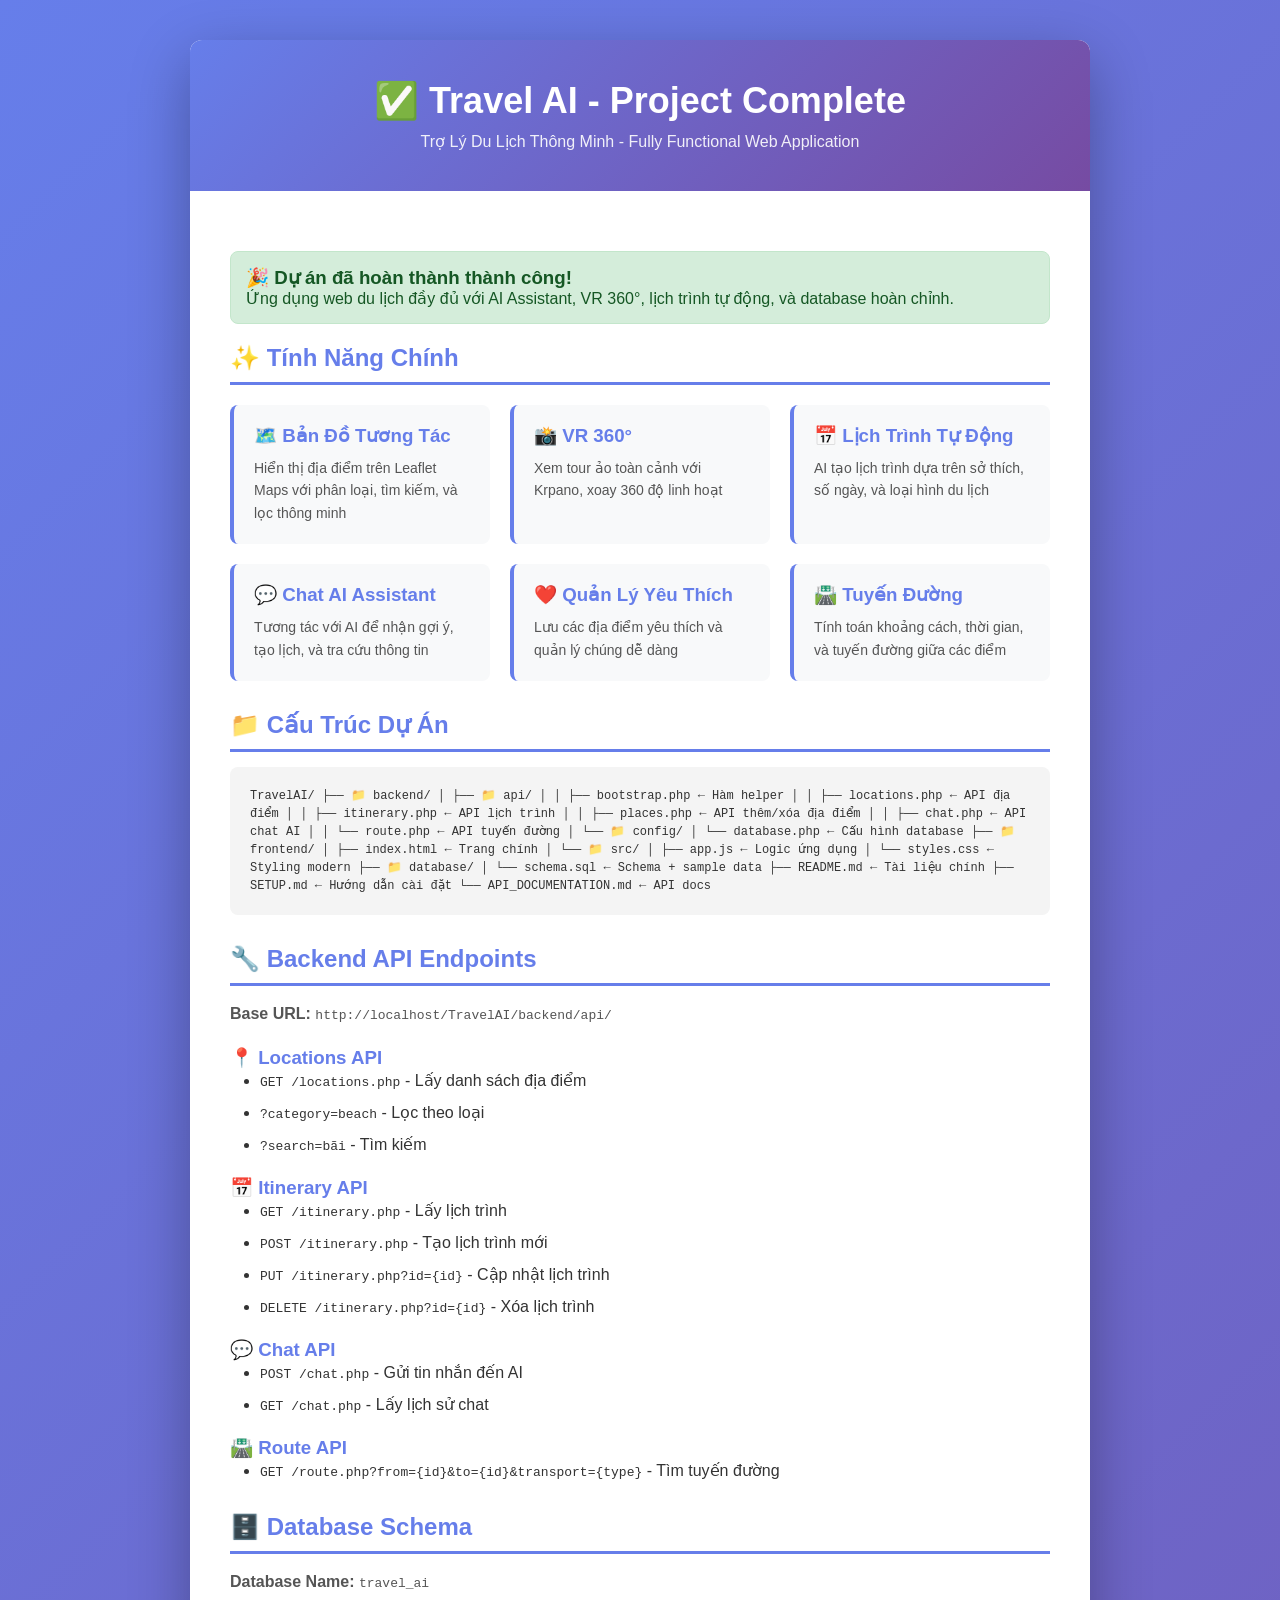
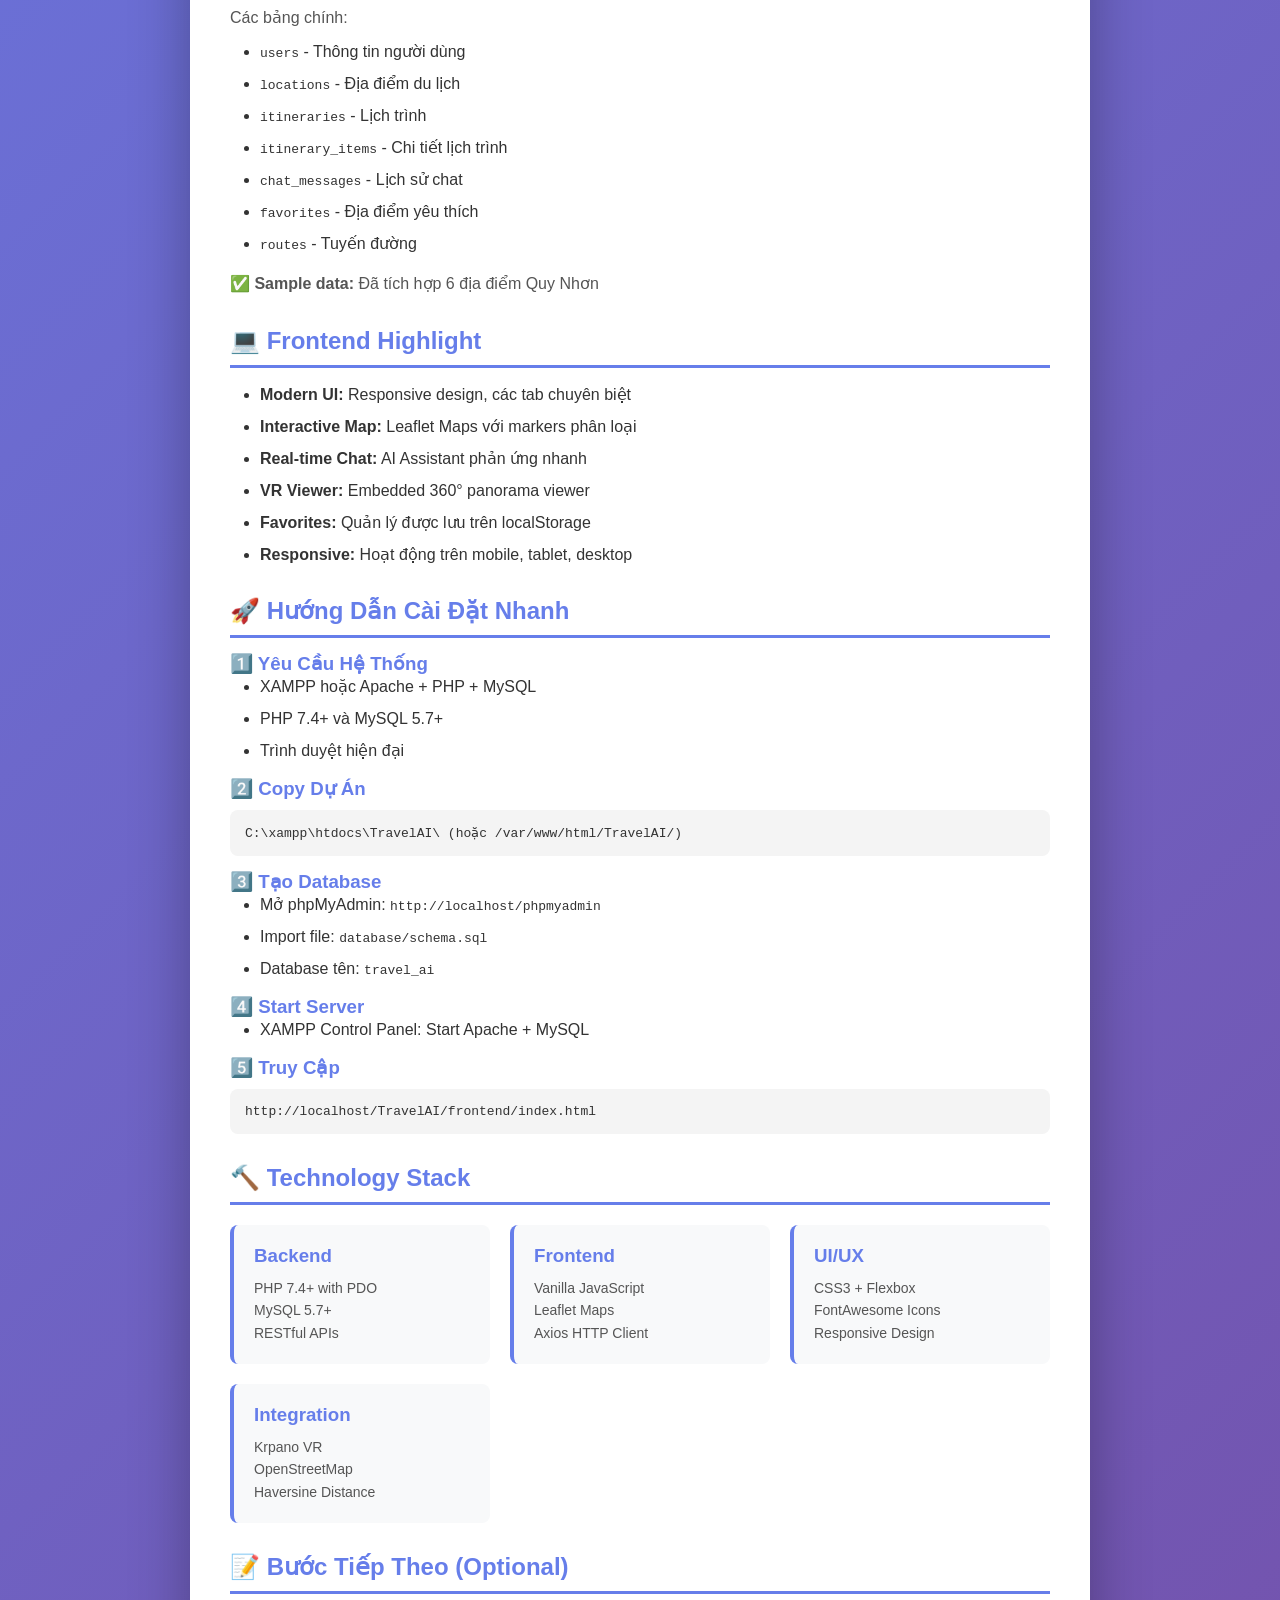
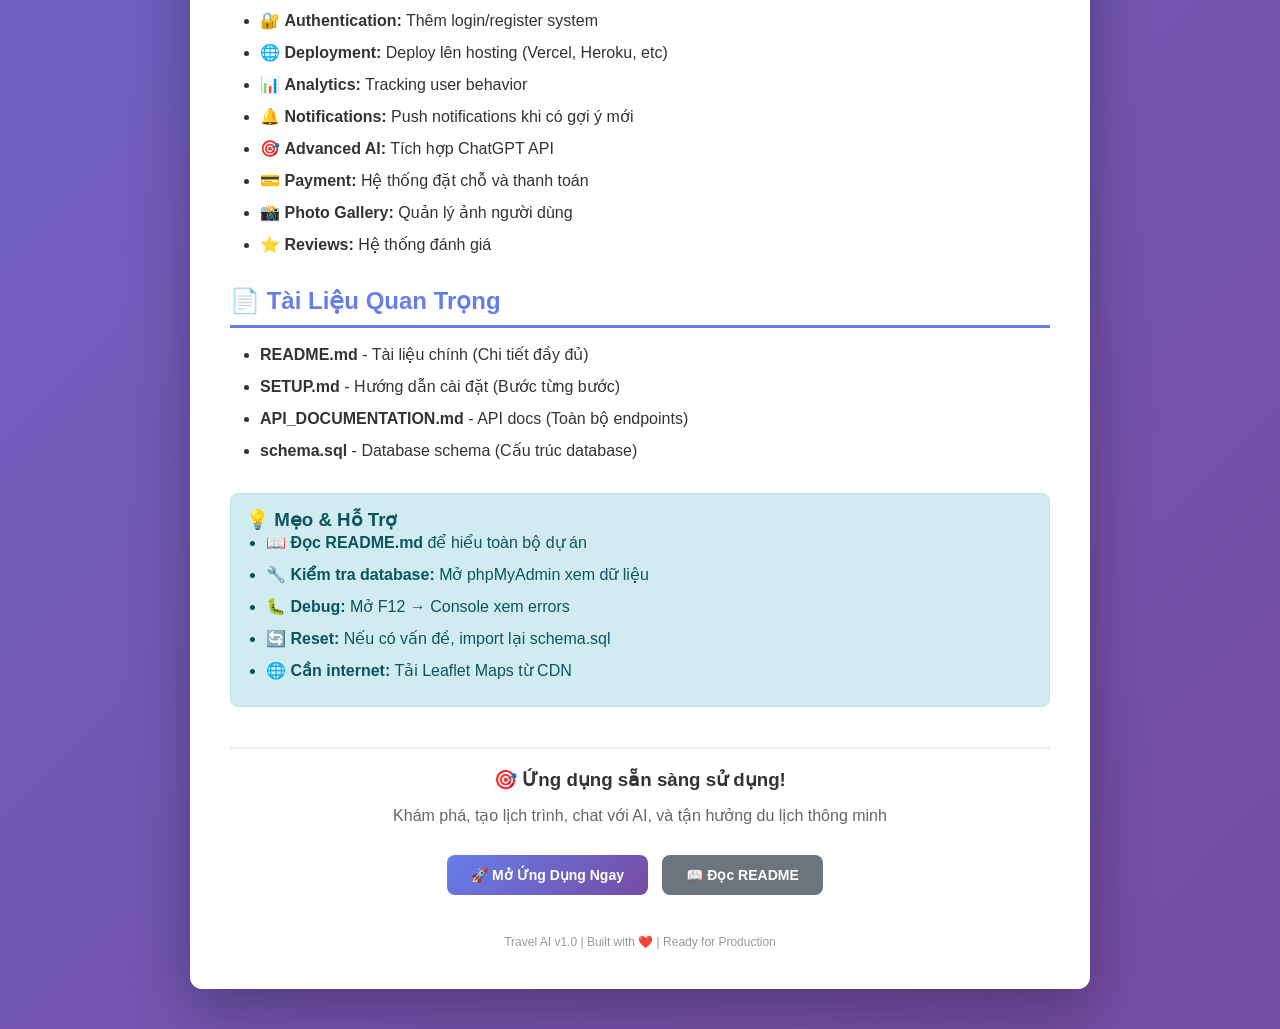
==== index.html @ 05a1dce1 "up lại" ====
<!DOCTYPE html>
<html lang="vi">
<head>
    <meta charset="UTF-8">
    <meta name="viewport" content="width=device-width, initial-scale=1.0">
    <title>Travel AI - Project Completed</title>
    <style>
        * { margin: 0; padding: 0; box-sizing: border-box; }
        body {
            font-family: -apple-system, BlinkMacSystemFont, 'Segoe UI', Roboto, sans-serif;
            background: linear-gradient(135deg, #667eea 0%, #764ba2 100%);
            min-height: 100vh;
            padding: 40px 20px;
            color: #333;
        }
        .container {
            max-width: 900px;
            margin: 0 auto;
            background: white;
            border-radius: 12px;
            box-shadow: 0 20px 60px rgba(0,0,0,0.3);
            overflow: hidden;
        }
        .header {
            background: linear-gradient(135deg, #667eea 0%, #764ba2 100%);
            color: white;
            padding: 40px;
            text-align: center;
        }
        .header h1 {
            font-size: 36px;
            margin-bottom: 10px;
        }
        .header p {
            font-size: 16px;
            opacity: 0.9;
        }
        .content {
            padding: 40px;
        }
        .section {
            margin-bottom: 30px;
        }
        .section h2 {
            color: #667eea;
            margin-bottom: 15px;
            font-size: 24px;
            border-bottom: 3px solid #667eea;
            padding-bottom: 10px;
        }
        .section p {
            line-height: 1.6;
            margin-bottom: 10px;
            color: #555;
        }
        ul, ol {
            margin-left: 30px;
        }
        li {
            margin-bottom: 8px;
            line-height: 1.5;
        }
        .feature-list {
            display: grid;
            grid-template-columns: repeat(auto-fit, minmax(250px, 1fr));
            gap: 20px;
            margin-top: 20px;
        }
        .feature-card {
            background: #f8f9fa;
            padding: 20px;
            border-radius: 8px;
            border-left: 4px solid #667eea;
        }
        .feature-card h3 {
            color: #667eea;
            margin-bottom: 10px;
        }
        .feature-card p {
            margin: 0;
            font-size: 14px;
        }
        .code-block {
            background: #f4f4f4;
            padding: 15px;
            border-radius: 8px;
            overflow-x: auto;
            margin: 10px 0;
            font-family: 'Courier New', monospace;
            font-size: 13px;
        }
        .btn {
            display: inline-block;
            background: linear-gradient(135deg, #667eea 0%, #764ba2 100%);
            color: white;
            padding: 12px 24px;
            border-radius: 8px;
            text-decoration: none;
            margin: 10px 10px 10px 0;
            border: none;
            cursor: pointer;
            font-size: 14px;
            font-weight: 600;
            transition: transform 0.3s ease;
        }
        .btn:hover {
            transform: translateY(-2px);
        }
        .status-badge {
            display: inline-block;
            background: #4cd964;
            color: white;
            padding: 6px 12px;
            border-radius: 20px;
            font-size: 12px;
            font-weight: 600;
            margin-left: 10px;
        }
        .file-tree {
            background: #f4f4f4;
            padding: 20px;
            border-radius: 8px;
            margin: 10px 0;
            font-family: monospace;
            font-size: 12px;
            line-height: 1.5;
        }
        .success {
            background: #d4edda;
            border: 1px solid #c3e6cb;
            color: #155724;
            padding: 15px;
            border-radius: 8px;
            margin: 20px 0;
        }
        .info {
            background: #d1ecf1;
            border: 1px solid #bee5eb;
            color: #0c5460;
            padding: 15px;
            border-radius: 8px;
            margin: 20px 0;
        }
    </style>
</head>
<body>
    <div class="container">
        <div class="header">
            <h1>✅ Travel AI - Project Complete</h1>
            <p>Trợ Lý Du Lịch Thông Minh - Fully Functional Web Application</p>
        </div>
        
        <div class="content">
            <!-- Intro -->
            <div class="success">
                <h3>🎉 Dự án đã hoàn thành thành công!</h3>
                <p>Ứng dụng web du lịch đầy đủ với AI Assistant, VR 360°, lịch trình tự động, và database hoàn chỉnh.</p>
            </div>

            <!-- Features -->
            <div class="section">
                <h2>✨ Tính Năng Chính</h2>
                <div class="feature-list">
                    <div class="feature-card">
                        <h3>🗺️ Bản Đồ Tương Tác</h3>
                        <p>Hiển thị địa điểm trên Leaflet Maps với phân loại, tìm kiếm, và lọc thông minh</p>
                    </div>
                    <div class="feature-card">
                        <h3>📸 VR 360°</h3>
                        <p>Xem tour ảo toàn cảnh với Krpano, xoay 360 độ linh hoạt</p>
                    </div>
                    <div class="feature-card">
                        <h3>📅 Lịch Trình Tự Động</h3>
                        <p>AI tạo lịch trình dựa trên sở thích, số ngày, và loại hình du lịch</p>
                    </div>
                    <div class="feature-card">
                        <h3>💬 Chat AI Assistant</h3>
                        <p>Tương tác với AI để nhận gợi ý, tạo lịch, và tra cứu thông tin</p>
                    </div>
                    <div class="feature-card">
                        <h3>❤️ Quản Lý Yêu Thích</h3>
                        <p>Lưu các địa điểm yêu thích và quản lý chúng dễ dàng</p>
                    </div>
                    <div class="feature-card">
                        <h3>🛣️ Tuyến Đường</h3>
                        <p>Tính toán khoảng cách, thời gian, và tuyến đường giữa các điểm</p>
                    </div>
                </div>
            </div>

            <!-- Project Structure -->
            <div class="section">
                <h2>📁 Cấu Trúc Dự Án</h2>
                <div class="file-tree">
TravelAI/
├── 📁 backend/
│   ├── 📁 api/
│   │   ├── bootstrap.php         ← Hàm helper
│   │   ├── locations.php         ← API địa điểm
│   │   ├── itinerary.php         ← API lịch trình
│   │   ├── places.php            ← API thêm/xóa địa điểm
│   │   ├── chat.php              ← API chat AI
│   │   └── route.php             ← API tuyến đường
│   └── 📁 config/
│       └── database.php          ← Cấu hình database
├── 📁 frontend/
│   ├── index.html                ← Trang chính
│   └── 📁 src/
│       ├── app.js                ← Logic ứng dụng
│       └── styles.css            ← Styling modern
├── 📁 database/
│   └── schema.sql                ← Schema + sample data
├── README.md                      ← Tài liệu chính
├── SETUP.md                       ← Hướng dẫn cài đặt
└── API_DOCUMENTATION.md           ← API docs
                </div>
            </div>

            <!-- Backend Features -->
            <div class="section">
                <h2>🔧 Backend API Endpoints</h2>
                <p><strong>Base URL:</strong> <code>http://localhost/TravelAI/backend/api/</code></p>
                
                <h3 style="margin-top: 20px; color: #667eea;">📍 Locations API</h3>
                <ul>
                    <li><code>GET /locations.php</code> - Lấy danh sách địa điểm</li>
                    <li><code>?category=beach</code> - Lọc theo loại</li>
                    <li><code>?search=bãi</code> - Tìm kiếm</li>
                </ul>

                <h3 style="margin-top: 20px; color: #667eea;">📅 Itinerary API</h3>
                <ul>
                    <li><code>GET /itinerary.php</code> - Lấy lịch trình</li>
                    <li><code>POST /itinerary.php</code> - Tạo lịch trình mới</li>
                    <li><code>PUT /itinerary.php?id={id}</code> - Cập nhật lịch trình</li>
                    <li><code>DELETE /itinerary.php?id={id}</code> - Xóa lịch trình</li>
                </ul>

                <h3 style="margin-top: 20px; color: #667eea;">💬 Chat API</h3>
                <ul>
                    <li><code>POST /chat.php</code> - Gửi tin nhắn đến AI</li>
                    <li><code>GET /chat.php</code> - Lấy lịch sử chat</li>
                </ul>

                <h3 style="margin-top: 20px; color: #667eea;">🛣️ Route API</h3>
                <ul>
                    <li><code>GET /route.php?from={id}&to={id}&transport={type}</code> - Tìm tuyến đường</li>
                </ul>
            </div>

            <!-- Database -->
            <div class="section">
                <h2>🗄️ Database Schema</h2>
                <p><strong>Database Name:</strong> <code>travel_ai</code></p>
                <p>Các bảng chính:</p>
                <ul>
                    <li><code>users</code> - Thông tin người dùng</li>
                    <li><code>locations</code> - Địa điểm du lịch</li>
                    <li><code>itineraries</code> - Lịch trình</li>
                    <li><code>itinerary_items</code> - Chi tiết lịch trình</li>
                    <li><code>chat_messages</code> - Lịch sử chat</li>
                    <li><code>favorites</code> - Địa điểm yêu thích</li>
                    <li><code>routes</code> - Tuyến đường</li>
                </ul>
                <p style="margin-top: 15px;"><strong>✅ Sample data:</strong> Đã tích hợp 6 địa điểm Quy Nhơn</p>
            </div>

            <!-- Frontend Features -->
            <div class="section">
                <h2>💻 Frontend Highlight</h2>
                <ul>
                    <li><strong>Modern UI:</strong> Responsive design, các tab chuyên biệt</li>
                    <li><strong>Interactive Map:</strong> Leaflet Maps với markers phân loại</li>
                    <li><strong>Real-time Chat:</strong> AI Assistant phản ứng nhanh</li>
                    <li><strong>VR Viewer:</strong> Embedded 360° panorama viewer</li>
                    <li><strong>Favorites:</strong> Quản lý được lưu trên localStorage</li>
                    <li><strong>Responsive:</strong> Hoạt động trên mobile, tablet, desktop</li>
                </ul>
            </div>

            <!-- Setup Instructions -->
            <div class="section">
                <h2>🚀 Hướng Dẫn Cài Đặt Nhanh</h2>
                
                <h3 style="color: #667eea; margin-top: 15px;">1️⃣ Yêu Cầu Hệ Thống</h3>
                <ul>
                    <li>XAMPP hoặc Apache + PHP + MySQL</li>
                    <li>PHP 7.4+ và MySQL 5.7+</li>
                    <li>Trình duyệt hiện đại</li>
                </ul>

                <h3 style="color: #667eea; margin-top: 15px;">2️⃣ Copy Dự Án</h3>
                <div class="code-block">
C:\xampp\htdocs\TravelAI\ (hoặc /var/www/html/TravelAI/)
                </div>

                <h3 style="color: #667eea; margin-top: 15px;">3️⃣ Tạo Database</h3>
                <ul>
                    <li>Mở phpMyAdmin: <code>http://localhost/phpmyadmin</code></li>
                    <li>Import file: <code>database/schema.sql</code></li>
                    <li>Database tên: <code>travel_ai</code></li>
                </ul>

                <h3 style="color: #667eea; margin-top: 15px;">4️⃣ Start Server</h3>
                <ul>
                    <li>XAMPP Control Panel: Start Apache + MySQL</li>
                </ul>

                <h3 style="color: #667eea; margin-top: 15px;">5️⃣ Truy Cập</h3>
                <div class="code-block">
http://localhost/TravelAI/frontend/index.html
                </div>
            </div>

            <!-- Technology Stack -->
            <div class="section">
                <h2>🔨 Technology Stack</h2>
                <div class="feature-list">
                    <div class="feature-card">
                        <h3>Backend</h3>
                        <p>PHP 7.4+ with PDO<br>MySQL 5.7+<br>RESTful APIs</p>
                    </div>
                    <div class="feature-card">
                        <h3>Frontend</h3>
                        <p>Vanilla JavaScript<br>Leaflet Maps<br>Axios HTTP Client</p>
                    </div>
                    <div class="feature-card">
                        <h3>UI/UX</h3>
                        <p>CSS3 + Flexbox<br>FontAwesome Icons<br>Responsive Design</p>
                    </div>
                    <div class="feature-card">
                        <h3>Integration</h3>
                        <p>Krpano VR<br>OpenStreetMap<br>Haversine Distance</p>
                    </div>
                </div>
            </div>

            <!-- Next Steps -->
            <div class="section">
                <h2>📝 Bước Tiếp Theo (Optional)</h2>
                <ul>
                    <li>🔐 <strong>Authentication:</strong> Thêm login/register system</li>
                    <li>🌐 <strong>Deployment:</strong> Deploy lên hosting (Vercel, Heroku, etc)</li>
                    <li>📊 <strong>Analytics:</strong> Tracking user behavior</li>
                    <li>🔔 <strong>Notifications:</strong> Push notifications khi có gợi ý mới</li>
                    <li>🎯 <strong>Advanced AI:</strong> Tích hợp ChatGPT API</li>
                    <li>💳 <strong>Payment:</strong> Hệ thống đặt chỗ và thanh toán</li>
                    <li>📸 <strong>Photo Gallery:</strong> Quản lý ảnh người dùng</li>
                    <li>⭐ <strong>Reviews:</strong> Hệ thống đánh giá</li>
                </ul>
            </div>

            <!-- Important Files -->
            <div class="section">
                <h2>📄 Tài Liệu Quan Trọng</h2>
                <ul>
                    <li><strong>README.md</strong> - Tài liệu chính (Chi tiết đầy đủ)</li>
                    <li><strong>SETUP.md</strong> - Hướng dẫn cài đặt (Bước từng bước)</li>
                    <li><strong>API_DOCUMENTATION.md</strong> - API docs (Toàn bộ endpoints)</li>
                    <li><strong>schema.sql</strong> - Database schema (Cấu trúc database)</li>
                </ul>
            </div>

            <!-- Support & Tips -->
            <div class="info">
                <h3>💡 Mẹo & Hỗ Trợ</h3>
                <ul style="margin-left: 20px;">
                    <li>📖 <strong>Đọc README.md</strong> để hiểu toàn bộ dự án</li>
                    <li>🔧 <strong>Kiểm tra database:</strong> Mở phpMyAdmin xem dữ liệu</li>
                    <li>🐛 <strong>Debug:</strong> Mở F12 → Console xem errors</li>
                    <li>🔄 <strong>Reset:</strong> Nếu có vấn đề, import lại schema.sql</li>
                    <li>🌐 <strong>Cần internet:</strong> Tải Leaflet Maps từ CDN</li>
                </ul>
            </div>

            <!-- Footer -->
            <div style="margin-top: 40px; padding-top: 20px; border-top: 2px solid #eee; text-align: center;">
                <h3>🎯 Ứng dụng sẵn sàng sử dụng!</h3>
                <p style="color: #666; margin: 15px 0;">Khám phá, tạo lịch trình, chat với AI, và tận hưởng du lịch thông minh</p>
                
                <div style="margin-top: 20px;">
                    <button class="btn" onclick="window.location.href='http://localhost/TravelAI/frontend/index.html'">
                        🚀 Mở Ứng Dụng Ngay
                    </button>
                    <button class="btn" style="background: #6c757d;" onclick="window.location.href='README.md'">
                        📖 Đọc README
                    </button>
                </div>
                
                <p style="margin-top: 30px; color: #999; font-size: 12px;">
                    Travel AI v1.0 | Built with ❤️ | Ready for Production
                </p>
            </div>
        </div>
    </div>
</body>
</html>
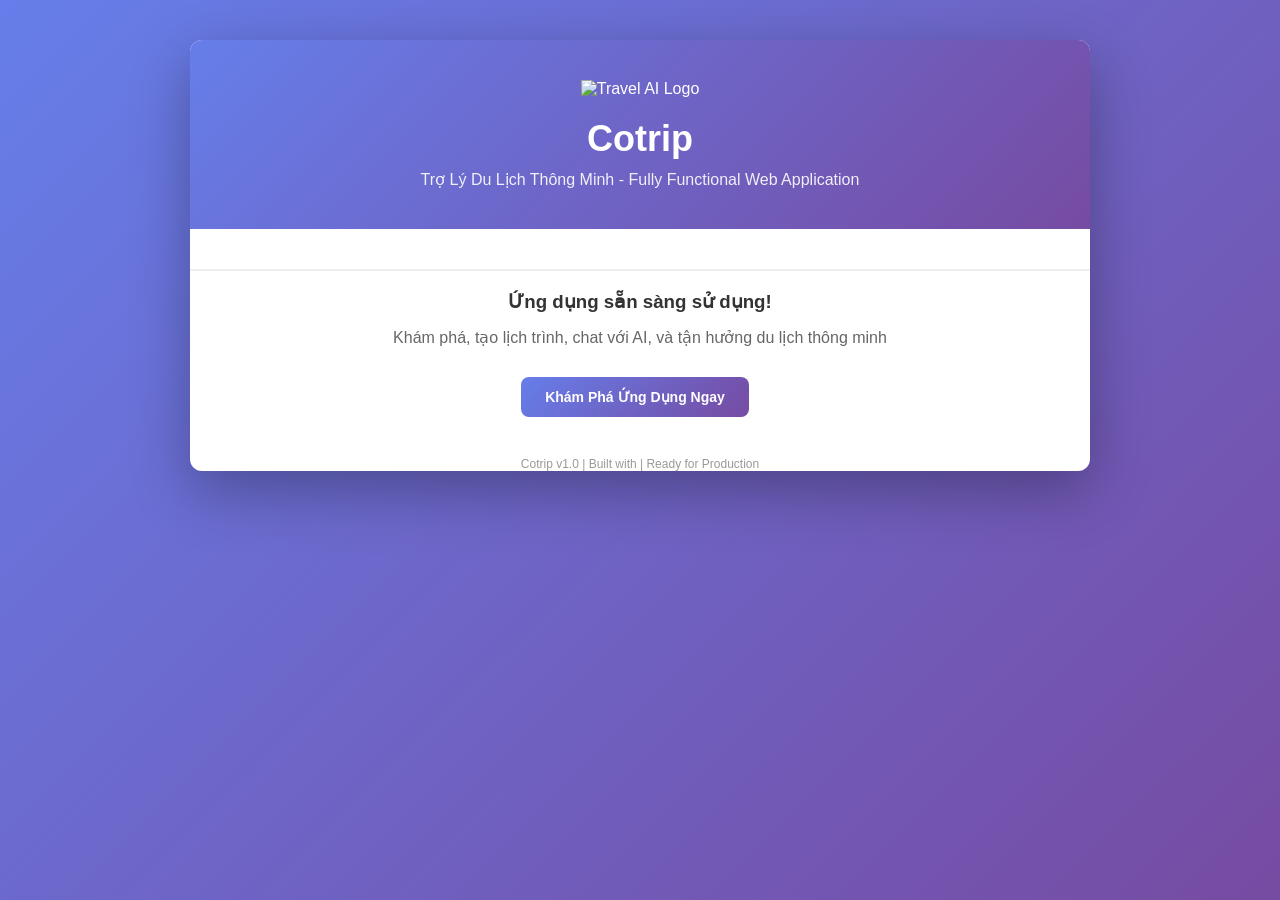
==== commit b8d8b894: "up lai index" ====
--- a/index.html
+++ b/index.html
@@ -146,249 +146,26 @@
 <body>
     <div class="container">
         <div class="header">
-            <h1>✅ Travel AI - Project Complete</h1>
+            <img src="../TravelAI/images/logo2.png" alt="Travel AI Logo" style="width: 80px; margin-bottom: 20px;">
+            <h1> Cotrip </h1>
             <p>Trợ Lý Du Lịch Thông Minh - Fully Functional Web Application</p>
         </div>
         
-        <div class="content">
-            <!-- Intro -->
-            <div class="success">
-                <h3>🎉 Dự án đã hoàn thành thành công!</h3>
-                <p>Ứng dụng web du lịch đầy đủ với AI Assistant, VR 360°, lịch trình tự động, và database hoàn chỉnh.</p>
-            </div>
-
-            <!-- Features -->
-            <div class="section">
-                <h2>✨ Tính Năng Chính</h2>
-                <div class="feature-list">
-                    <div class="feature-card">
-                        <h3>🗺️ Bản Đồ Tương Tác</h3>
-                        <p>Hiển thị địa điểm trên Leaflet Maps với phân loại, tìm kiếm, và lọc thông minh</p>
-                    </div>
-                    <div class="feature-card">
-                        <h3>📸 VR 360°</h3>
-                        <p>Xem tour ảo toàn cảnh với Krpano, xoay 360 độ linh hoạt</p>
-                    </div>
-                    <div class="feature-card">
-                        <h3>📅 Lịch Trình Tự Động</h3>
-                        <p>AI tạo lịch trình dựa trên sở thích, số ngày, và loại hình du lịch</p>
-                    </div>
-                    <div class="feature-card">
-                        <h3>💬 Chat AI Assistant</h3>
-                        <p>Tương tác với AI để nhận gợi ý, tạo lịch, và tra cứu thông tin</p>
-                    </div>
-                    <div class="feature-card">
-                        <h3>❤️ Quản Lý Yêu Thích</h3>
-                        <p>Lưu các địa điểm yêu thích và quản lý chúng dễ dàng</p>
-                    </div>
-                    <div class="feature-card">
-                        <h3>🛣️ Tuyến Đường</h3>
-                        <p>Tính toán khoảng cách, thời gian, và tuyến đường giữa các điểm</p>
-                    </div>
-                </div>
-            </div>
-
-            <!-- Project Structure -->
-            <div class="section">
-                <h2>📁 Cấu Trúc Dự Án</h2>
-                <div class="file-tree">
-TravelAI/
-├── 📁 backend/
-│   ├── 📁 api/
-│   │   ├── bootstrap.php         ← Hàm helper
-│   │   ├── locations.php         ← API địa điểm
-│   │   ├── itinerary.php         ← API lịch trình
-│   │   ├── places.php            ← API thêm/xóa địa điểm
-│   │   ├── chat.php              ← API chat AI
-│   │   └── route.php             ← API tuyến đường
-│   └── 📁 config/
-│       └── database.php          ← Cấu hình database
-├── 📁 frontend/
-│   ├── index.html                ← Trang chính
-│   └── 📁 src/
-│       ├── app.js                ← Logic ứng dụng
-│       └── styles.css            ← Styling modern
-├── 📁 database/
-│   └── schema.sql                ← Schema + sample data
-├── README.md                      ← Tài liệu chính
-├── SETUP.md                       ← Hướng dẫn cài đặt
-└── API_DOCUMENTATION.md           ← API docs
-                </div>
-            </div>
-
-            <!-- Backend Features -->
-            <div class="section">
-                <h2>🔧 Backend API Endpoints</h2>
-                <p><strong>Base URL:</strong> <code>http://localhost/TravelAI/backend/api/</code></p>
-                
-                <h3 style="margin-top: 20px; color: #667eea;">📍 Locations API</h3>
-                <ul>
-                    <li><code>GET /locations.php</code> - Lấy danh sách địa điểm</li>
-                    <li><code>?category=beach</code> - Lọc theo loại</li>
-                    <li><code>?search=bãi</code> - Tìm kiếm</li>
-                </ul>
-
-                <h3 style="margin-top: 20px; color: #667eea;">📅 Itinerary API</h3>
-                <ul>
-                    <li><code>GET /itinerary.php</code> - Lấy lịch trình</li>
-                    <li><code>POST /itinerary.php</code> - Tạo lịch trình mới</li>
-                    <li><code>PUT /itinerary.php?id={id}</code> - Cập nhật lịch trình</li>
-                    <li><code>DELETE /itinerary.php?id={id}</code> - Xóa lịch trình</li>
-                </ul>
-
-                <h3 style="margin-top: 20px; color: #667eea;">💬 Chat API</h3>
-                <ul>
-                    <li><code>POST /chat.php</code> - Gửi tin nhắn đến AI</li>
-                    <li><code>GET /chat.php</code> - Lấy lịch sử chat</li>
-                </ul>
-
-                <h3 style="margin-top: 20px; color: #667eea;">🛣️ Route API</h3>
-                <ul>
-                    <li><code>GET /route.php?from={id}&to={id}&transport={type}</code> - Tìm tuyến đường</li>
-                </ul>
-            </div>
-
-            <!-- Database -->
-            <div class="section">
-                <h2>🗄️ Database Schema</h2>
-                <p><strong>Database Name:</strong> <code>travel_ai</code></p>
-                <p>Các bảng chính:</p>
-                <ul>
-                    <li><code>users</code> - Thông tin người dùng</li>
-                    <li><code>locations</code> - Địa điểm du lịch</li>
-                    <li><code>itineraries</code> - Lịch trình</li>
-                    <li><code>itinerary_items</code> - Chi tiết lịch trình</li>
-                    <li><code>chat_messages</code> - Lịch sử chat</li>
-                    <li><code>favorites</code> - Địa điểm yêu thích</li>
-                    <li><code>routes</code> - Tuyến đường</li>
-                </ul>
-                <p style="margin-top: 15px;"><strong>✅ Sample data:</strong> Đã tích hợp 6 địa điểm Quy Nhơn</p>
-            </div>
-
-            <!-- Frontend Features -->
-            <div class="section">
-                <h2>💻 Frontend Highlight</h2>
-                <ul>
-                    <li><strong>Modern UI:</strong> Responsive design, các tab chuyên biệt</li>
-                    <li><strong>Interactive Map:</strong> Leaflet Maps với markers phân loại</li>
-                    <li><strong>Real-time Chat:</strong> AI Assistant phản ứng nhanh</li>
-                    <li><strong>VR Viewer:</strong> Embedded 360° panorama viewer</li>
-                    <li><strong>Favorites:</strong> Quản lý được lưu trên localStorage</li>
-                    <li><strong>Responsive:</strong> Hoạt động trên mobile, tablet, desktop</li>
-                </ul>
-            </div>
-
-            <!-- Setup Instructions -->
-            <div class="section">
-                <h2>🚀 Hướng Dẫn Cài Đặt Nhanh</h2>
-                
-                <h3 style="color: #667eea; margin-top: 15px;">1️⃣ Yêu Cầu Hệ Thống</h3>
-                <ul>
-                    <li>XAMPP hoặc Apache + PHP + MySQL</li>
-                    <li>PHP 7.4+ và MySQL 5.7+</li>
-                    <li>Trình duyệt hiện đại</li>
-                </ul>
-
-                <h3 style="color: #667eea; margin-top: 15px;">2️⃣ Copy Dự Án</h3>
-                <div class="code-block">
-C:\xampp\htdocs\TravelAI\ (hoặc /var/www/html/TravelAI/)
-                </div>
-
-                <h3 style="color: #667eea; margin-top: 15px;">3️⃣ Tạo Database</h3>
-                <ul>
-                    <li>Mở phpMyAdmin: <code>http://localhost/phpmyadmin</code></li>
-                    <li>Import file: <code>database/schema.sql</code></li>
-                    <li>Database tên: <code>travel_ai</code></li>
-                </ul>
-
-                <h3 style="color: #667eea; margin-top: 15px;">4️⃣ Start Server</h3>
-                <ul>
-                    <li>XAMPP Control Panel: Start Apache + MySQL</li>
-                </ul>
-
-                <h3 style="color: #667eea; margin-top: 15px;">5️⃣ Truy Cập</h3>
-                <div class="code-block">
-http://localhost/TravelAI/frontend/index.html
-                </div>
-            </div>
-
-            <!-- Technology Stack -->
-            <div class="section">
-                <h2>🔨 Technology Stack</h2>
-                <div class="feature-list">
-                    <div class="feature-card">
-                        <h3>Backend</h3>
-                        <p>PHP 7.4+ with PDO<br>MySQL 5.7+<br>RESTful APIs</p>
-                    </div>
-                    <div class="feature-card">
-                        <h3>Frontend</h3>
-                        <p>Vanilla JavaScript<br>Leaflet Maps<br>Axios HTTP Client</p>
-                    </div>
-                    <div class="feature-card">
-                        <h3>UI/UX</h3>
-                        <p>CSS3 + Flexbox<br>FontAwesome Icons<br>Responsive Design</p>
-                    </div>
-                    <div class="feature-card">
-                        <h3>Integration</h3>
-                        <p>Krpano VR<br>OpenStreetMap<br>Haversine Distance</p>
-                    </div>
-                </div>
-            </div>
-
-            <!-- Next Steps -->
-            <div class="section">
-                <h2>📝 Bước Tiếp Theo (Optional)</h2>
-                <ul>
-                    <li>🔐 <strong>Authentication:</strong> Thêm login/register system</li>
-                    <li>🌐 <strong>Deployment:</strong> Deploy lên hosting (Vercel, Heroku, etc)</li>
-                    <li>📊 <strong>Analytics:</strong> Tracking user behavior</li>
-                    <li>🔔 <strong>Notifications:</strong> Push notifications khi có gợi ý mới</li>
-                    <li>🎯 <strong>Advanced AI:</strong> Tích hợp ChatGPT API</li>
-                    <li>💳 <strong>Payment:</strong> Hệ thống đặt chỗ và thanh toán</li>
-                    <li>📸 <strong>Photo Gallery:</strong> Quản lý ảnh người dùng</li>
-                    <li>⭐ <strong>Reviews:</strong> Hệ thống đánh giá</li>
-                </ul>
-            </div>
-
-            <!-- Important Files -->
-            <div class="section">
-                <h2>📄 Tài Liệu Quan Trọng</h2>
-                <ul>
-                    <li><strong>README.md</strong> - Tài liệu chính (Chi tiết đầy đủ)</li>
-                    <li><strong>SETUP.md</strong> - Hướng dẫn cài đặt (Bước từng bước)</li>
-                    <li><strong>API_DOCUMENTATION.md</strong> - API docs (Toàn bộ endpoints)</li>
-                    <li><strong>schema.sql</strong> - Database schema (Cấu trúc database)</li>
-                </ul>
-            </div>
-
-            <!-- Support & Tips -->
-            <div class="info">
-                <h3>💡 Mẹo & Hỗ Trợ</h3>
-                <ul style="margin-left: 20px;">
-                    <li>📖 <strong>Đọc README.md</strong> để hiểu toàn bộ dự án</li>
-                    <li>🔧 <strong>Kiểm tra database:</strong> Mở phpMyAdmin xem dữ liệu</li>
-                    <li>🐛 <strong>Debug:</strong> Mở F12 → Console xem errors</li>
-                    <li>🔄 <strong>Reset:</strong> Nếu có vấn đề, import lại schema.sql</li>
-                    <li>🌐 <strong>Cần internet:</strong> Tải Leaflet Maps từ CDN</li>
-                </ul>
-            </div>
 
             <!-- Footer -->
             <div style="margin-top: 40px; padding-top: 20px; border-top: 2px solid #eee; text-align: center;">
-                <h3>🎯 Ứng dụng sẵn sàng sử dụng!</h3>
+                <h3> Ứng dụng sẵn sàng sử dụng!</h3>
                 <p style="color: #666; margin: 15px 0;">Khám phá, tạo lịch trình, chat với AI, và tận hưởng du lịch thông minh</p>
                 
                 <div style="margin-top: 20px;">
                     <button class="btn" onclick="window.location.href='http://localhost/TravelAI/frontend/index.html'">
-                        🚀 Mở Ứng Dụng Ngay
+                         Khám Phá Ứng Dụng Ngay
                     </button>
-                    <button class="btn" style="background: #6c757d;" onclick="window.location.href='README.md'">
-                        📖 Đọc README
-                    </button>
+                    
                 </div>
                 
                 <p style="margin-top: 30px; color: #999; font-size: 12px;">
-                    Travel AI v1.0 | Built with ❤️ | Ready for Production
+                    Cotrip v1.0 | Built with   | Ready for Production
                 </p>
             </div>
         </div>
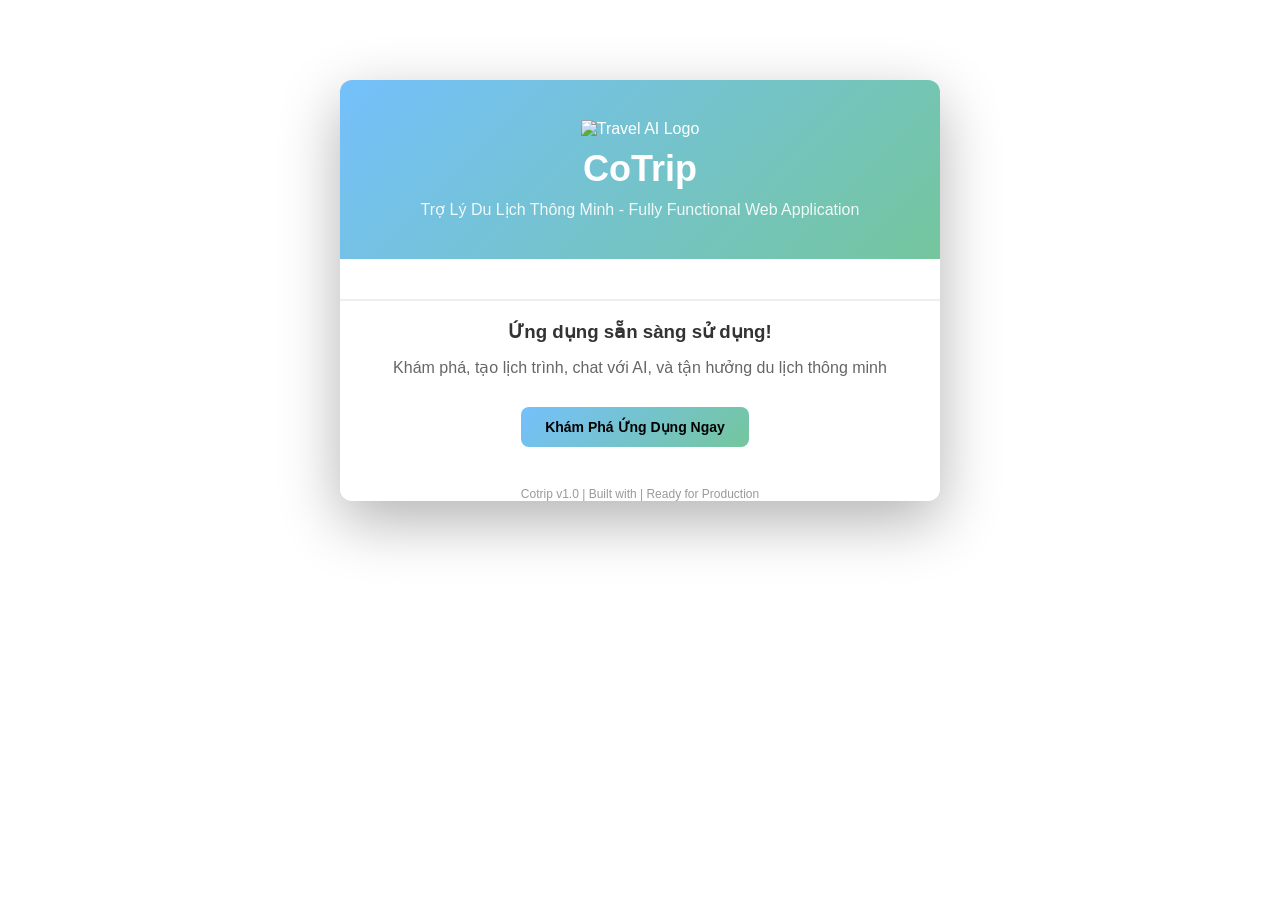
==== commit bee6ecd5: "up" ====
--- a/index.html
+++ b/index.html
@@ -8,21 +8,29 @@
         * { margin: 0; padding: 0; box-sizing: border-box; }
         body {
             font-family: -apple-system, BlinkMacSystemFont, 'Segoe UI', Roboto, sans-serif;
-            background: linear-gradient(135deg, #667eea 0%, #764ba2 100%);
             min-height: 100vh;
             padding: 40px 20px;
             color: #333;
+
+            background:
+                linear-gradient(rgba(255,255,255,0.5), rgba(255,255,255,0.5)),
+                url('../TravelAI/images/bia.jpg');
+
+            background-size: cover;
+            background-position: center;
+            background-repeat: no-repeat;
         }
         .container {
-            max-width: 900px;
+            max-width: 600px;
             margin: 0 auto;
             background: white;
             border-radius: 12px;
             box-shadow: 0 20px 60px rgba(0,0,0,0.3);
             overflow: hidden;
+            margin-top: 40px;
         }
         .header {
-            background: linear-gradient(135deg, #667eea 0%, #764ba2 100%);
+            background: linear-gradient(135deg, #74C0FC 0%, #74C69D 100%);
             color: white;
             padding: 40px;
             text-align: center;
@@ -91,8 +99,7 @@
         }
         .btn {
             display: inline-block;
-            background: linear-gradient(135deg, #667eea 0%, #764ba2 100%);
-            color: white;
+            background: linear-gradient(135deg, #74C0FC 0%, #74C69D 100%);
             padding: 12px 24px;
             border-radius: 8px;
             text-decoration: none;
@@ -146,8 +153,8 @@
 <body>
     <div class="container">
         <div class="header">
-            <img src="../TravelAI/images/logo2.png" alt="Travel AI Logo" style="width: 80px; margin-bottom: 20px;">
-            <h1> Cotrip </h1>
+            <img src="../TravelAI/images/logotravel.png" alt="Travel AI Logo" style="width: 130px; margin-bottom: 10px;">
+            <h1> CoTrip </h1>
             <p>Trợ Lý Du Lịch Thông Minh - Fully Functional Web Application</p>
         </div>
         
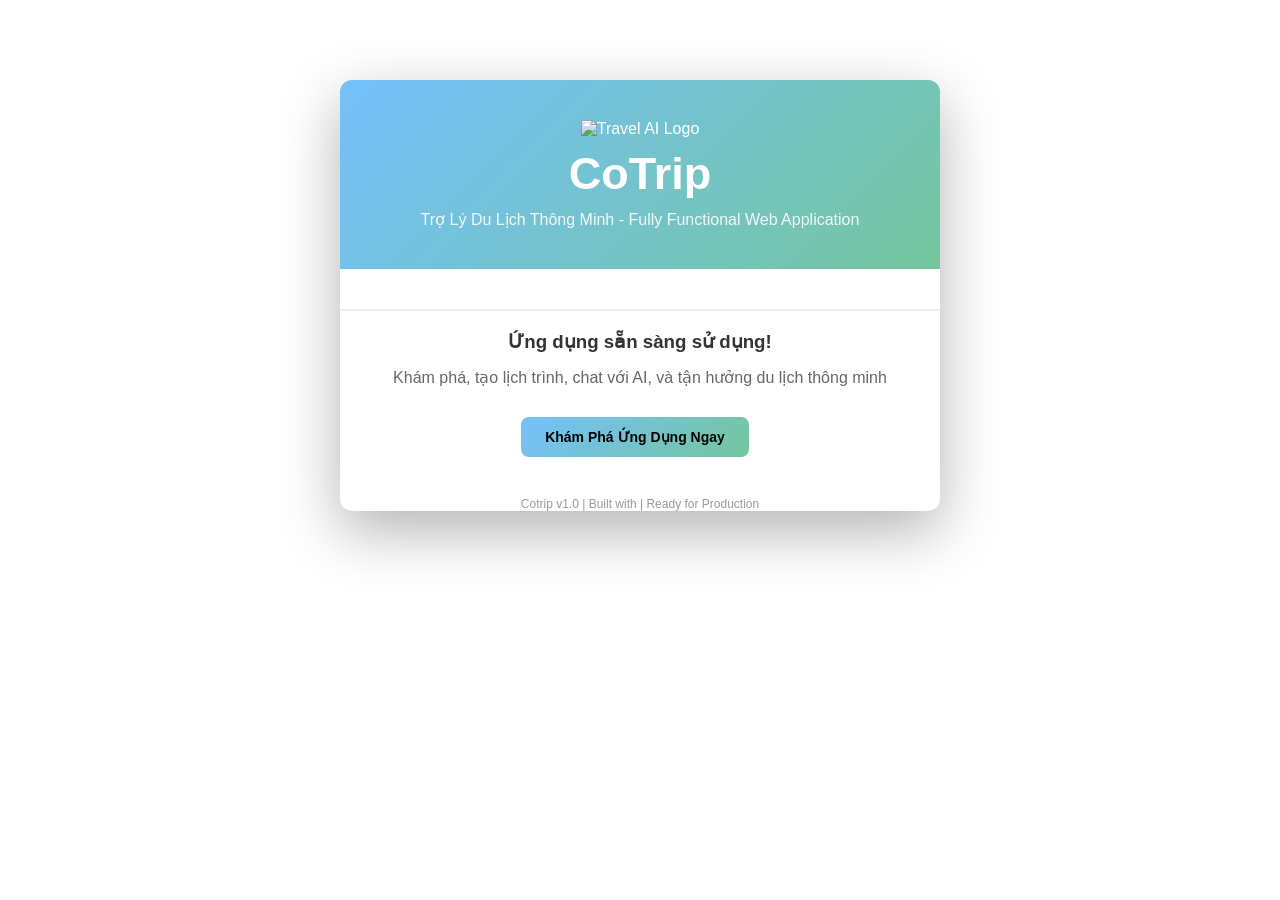
==== commit 6dd38ff1: "bia1" ====
--- a/index.html
+++ b/index.html
@@ -6,19 +6,42 @@
     <title>Travel AI - Project Completed</title>
     <style>
         * { margin: 0; padding: 0; box-sizing: border-box; }
-        body {
-            font-family: -apple-system, BlinkMacSystemFont, 'Segoe UI', Roboto, sans-serif;
-            min-height: 100vh;
-            padding: 40px 20px;
-            color: #333;
-
-            background:
-                linear-gradient(rgba(255,255,255,0.5), rgba(255,255,255,0.5)),
-                url('../TravelAI/images/bia.jpg');
-
-            background-size: cover;
-            background-position: center;
-            background-repeat: no-repeat;
+        body{
+            font-family:-apple-system,BlinkMacSystemFont,'Segoe UI',Roboto,sans-serif;
+            min-height:100vh;
+            padding:40px 20px;
+            color:#333;
+
+            position:relative;
+            overflow:hidden;
+        }
+
+        /* Layer ảnh nền */
+        body::before{
+            content:"";
+            position:fixed;
+            inset:0;
+
+            background:url('../TravelAI/images/bia.jpg') center/cover no-repeat;
+
+            /* ĐỘ MỜ ẢNH */
+            filter: blur(3px);
+
+            /* tránh bị hở viền khi blur */
+            transform: scale(1.08);
+
+            z-index:-2;
+        }
+
+        /* Overlay nhẹ để dễ đọc chữ */
+        body::after{
+            content:"";
+            position:fixed;
+            inset:0;
+
+            background:rgba(255,255,255,0.3);
+
+            z-index:-1;
         }
         .container {
             max-width: 600px;
@@ -36,7 +59,7 @@
             text-align: center;
         }
         .header h1 {
-            font-size: 36px;
+            font-size: 45px;
             margin-bottom: 10px;
         }
         .header p {
@@ -153,7 +176,7 @@
 <body>
     <div class="container">
         <div class="header">
-            <img src="../TravelAI/images/logotravel.png" alt="Travel AI Logo" style="width: 130px; margin-bottom: 10px;">
+            <img src="../TravelAI/images/logotravel.png" alt="Travel AI Logo" style="width: 150px; margin-bottom: 10px;">
             <h1> CoTrip </h1>
             <p>Trợ Lý Du Lịch Thông Minh - Fully Functional Web Application</p>
         </div>
